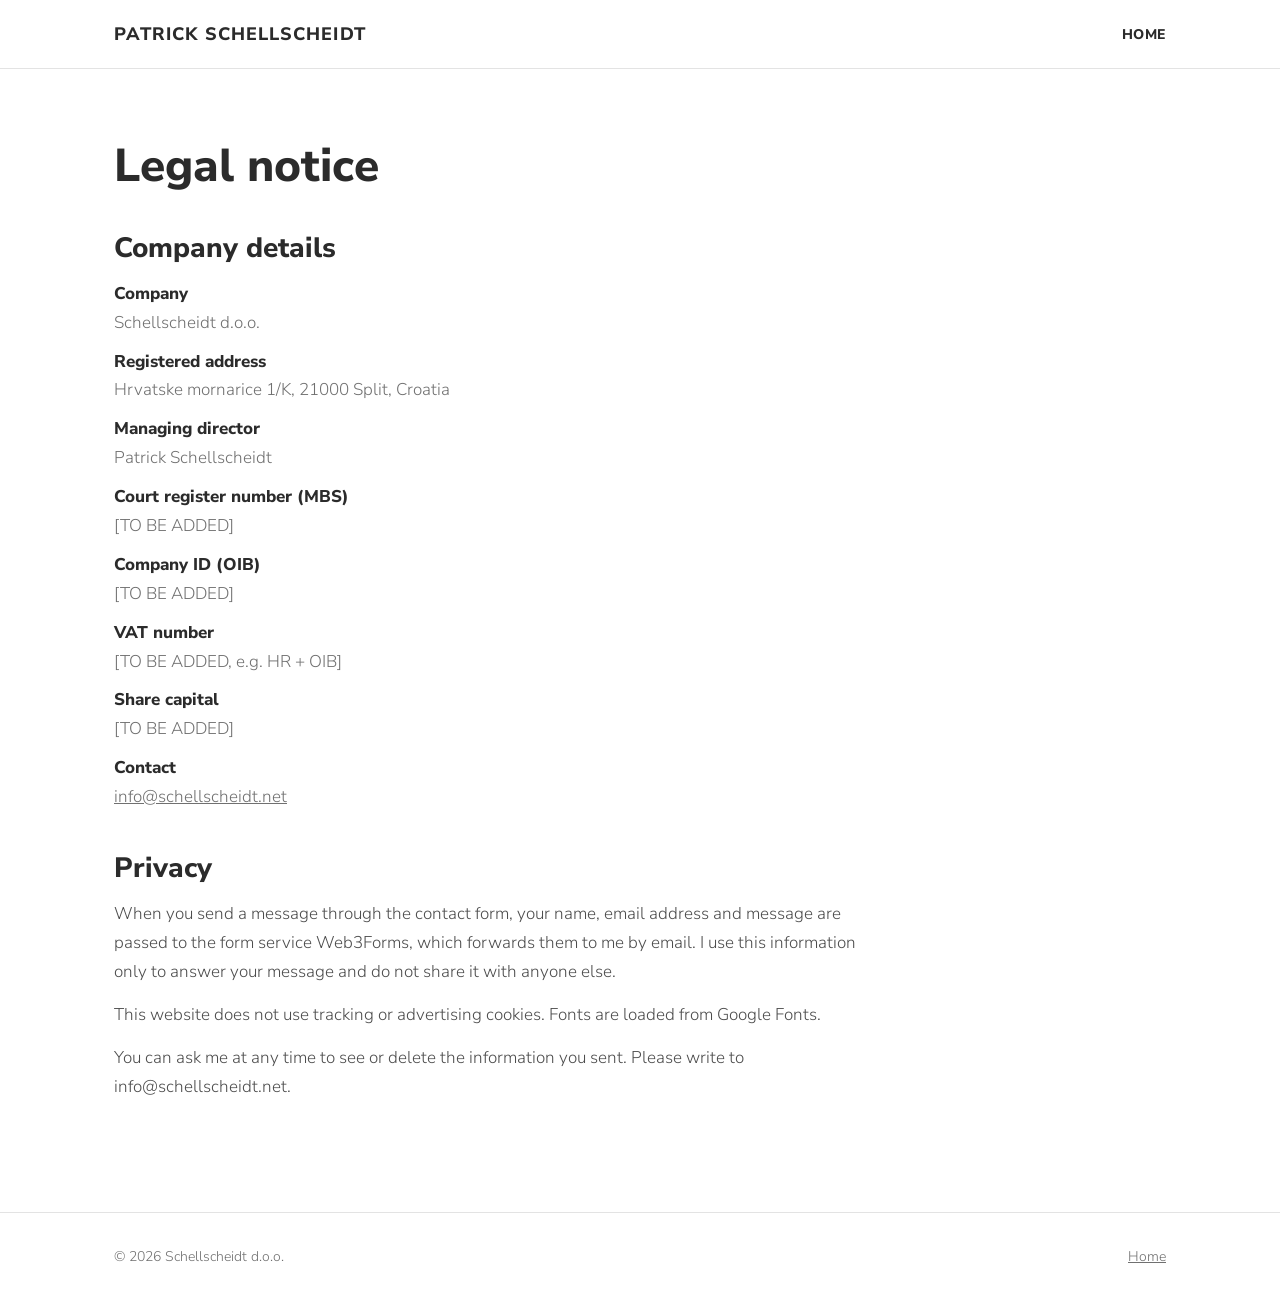
==== legal.html @ 6fd6fa2e "Import current schellscheidt.net website files Co-Authored-By: Claude Opus 5.5 <noreply@anthropic.co" ====
<!doctype html>
<html lang="en">
<head>
<meta charset="utf-8">
<meta name="viewport" content="width=device-width,initial-scale=1">
<title>Legal notice · Schellscheidt d.o.o.</title>
<meta name="robots" content="noindex">
<link href="https://fonts.googleapis.com/css2?family=Nunito+Sans:wght@300;400;800&display=swap" rel="stylesheet">
<link rel="stylesheet" href="styles.css">
</head>
<body>
<header class="top"><div class="wrap">
 <a class="brand" href="index.html">Patrick Schellscheidt</a>
 <nav><a href="index.html">Home</a></nav>
</div></header>
<div class="wrap"><div class="legal">
 <h1>Legal notice</h1>
 <h2>Company details</h2>
 <dl>
  <dt>Company</dt><dd>Schellscheidt d.o.o.</dd>
  <dt>Registered address</dt><dd>Hrvatske mornarice 1/K, 21000 Split, Croatia</dd>
  <dt>Managing director</dt><dd>Patrick Schellscheidt</dd>
  <dt>Court register number (MBS)</dt><dd>[TO BE ADDED]</dd>
  <dt>Company ID (OIB)</dt><dd>[TO BE ADDED]</dd>
  <dt>VAT number</dt><dd>[TO BE ADDED, e.g. HR + OIB]</dd>
  <dt>Share capital</dt><dd>[TO BE ADDED]</dd>
  <dt>Contact</dt><dd><a href="mailto:info@schellscheidt.net">info@schellscheidt.net</a></dd>
 </dl>
 <h2>Privacy</h2>
 <p>When you send a message through the contact form, your name, email address and message are passed to the form service Web3Forms, which forwards them to me by email. I use this information only to answer your message and do not share it with anyone else.</p>
 <p>This website does not use tracking or advertising cookies. Fonts are loaded from Google Fonts.</p>
 <p>You can ask me at any time to see or delete the information you sent. Please write to info@schellscheidt.net.</p>
</div></div>
<footer><div class="wrap"><span>© 2026 Schellscheidt d.o.o.</span><a href="index.html">Home</a></div></footer>
</body>
</html>
---- styles.css ----
/* Matches journey2change.com: Avenir Light for text, Avenir Heavy for headings, orange accent.
   Avenir itself is a paid font, so visitors without it see Nunito Sans, the closest free lookalike. */
:root{--bg:#FFFFFF;--bg-mid:#F7F7F7;--dark:#2B2B2B;--text:#4D4D4D;--muted:#707070;--accent:#EE7D04;--accent-dark:#C96800;--rule:#E3E3E3;
--sans:'Avenir Next','Avenir','Nunito Sans',Helvetica,Arial,sans-serif}
*{box-sizing:border-box;margin:0;padding:0}
html{scroll-behavior:smooth}
body{background:var(--bg);color:var(--text);font-family:var(--sans);font-weight:300;font-size:17px;line-height:1.7}
a{color:inherit}
h1,h2,h3,.brand,.lead{color:var(--dark)}
.wrap{max-width:1100px;margin:0 auto;padding:0 24px}
header.top{position:sticky;top:0;background:rgba(255,255,255,.96);backdrop-filter:blur(6px);border-bottom:1px solid var(--rule);z-index:10}
header.top .wrap{display:flex;justify-content:space-between;align-items:center;height:68px}
.brand{font-size:18px;font-weight:800;text-decoration:none;letter-spacing:.06em;text-transform:uppercase}
nav a{margin-left:32px;font-size:14px;font-weight:800;letter-spacing:.04em;text-transform:uppercase;text-decoration:none;color:var(--dark)}
nav a:hover{color:var(--accent)}
.hero{padding:88px 0;background:var(--bg-mid)}
.hero .wrap{display:grid;grid-template-columns:1.25fr 1fr;gap:64px;align-items:center}
.eyebrow{font-size:16px;font-weight:800;letter-spacing:.2em;text-transform:uppercase;color:var(--accent);margin-bottom:22px}
h1{font-weight:800;font-size:clamp(40px,5.5vw,60px);line-height:1.1;margin-bottom:28px}
.lead{font-size:clamp(20px,2.2vw,24px);font-weight:800;line-height:1.4;margin-bottom:22px}
.hero p.sub{max-width:520px}
.portrait{width:100%;aspect-ratio:4/5;object-fit:cover;object-position:center 20%;display:block}
section{padding:96px 0}
h2{font-weight:800;font-size:clamp(32px,4vw,46px);line-height:1.15;margin-bottom:16px}
.intro{color:var(--muted);max-width:620px;margin-bottom:56px}
.doors{background:var(--bg)}
.cards{display:grid;grid-template-columns:1fr 1fr;gap:32px}
.card{background:var(--bg-mid);padding:48px 44px;border-top:4px solid var(--accent);display:flex;flex-direction:column}
.card .tag{font-size:14px;font-weight:800;letter-spacing:.2em;text-transform:uppercase;color:var(--accent);margin-bottom:14px}
.card h3{font-weight:800;font-size:28px;line-height:1.25;margin-bottom:18px}
.card p{margin-bottom:16px}
.card .note{font-size:15px;color:var(--muted)}
.btn{display:inline-block;margin-top:auto;align-self:flex-start;padding:14px 30px;background:var(--accent);color:#fff;border-radius:999px;text-decoration:none;font-size:15px;font-weight:800;letter-spacing:.03em;transition:background .2s}
.btn:hover{background:var(--accent-dark)}
.about{background:var(--bg-mid)}
.about .wrap{display:grid;grid-template-columns:1fr 1.6fr;gap:64px}
.facts{list-style:none;border-top:1px solid var(--rule)}
.facts li{padding:16px 0;border-bottom:1px solid var(--rule);font-size:16px}
.facts strong{display:block;font-weight:800;font-size:13px;letter-spacing:.15em;text-transform:uppercase;color:var(--accent)}
.about p{margin-bottom:20px}
.contact{background:var(--dark);color:#fff}
.contact .wrap{display:grid;grid-template-columns:1fr 1.3fr;gap:64px}
.contact h2{color:#fff}
.contact .intro{color:#C7C7C7}
.contact a{color:var(--accent)}
form{display:grid;gap:18px}
label{font-size:13px;font-weight:800;letter-spacing:.15em;text-transform:uppercase;color:#C7C7C7;display:block;margin-bottom:6px}
input,textarea{width:100%;padding:14px 16px;background:#3a3a3a;border:1px solid #4D4D4D;border-radius:6px;color:#fff;font:inherit;font-size:17px}
input:focus,textarea:focus{outline:none;border-color:var(--accent)}
textarea{min-height:150px;resize:vertical}
form .btn{border:0;cursor:pointer;margin-top:4px}
.hp{display:none}
footer{padding:32px 0;font-size:14px;color:var(--muted);border-top:1px solid var(--rule)}
footer .wrap{display:flex;justify-content:space-between;flex-wrap:wrap;gap:12px}
footer a{color:var(--muted)}
.legal{padding:72px 0 96px;max-width:760px}
.legal h1{font-size:46px}
.legal h2{font-size:28px;margin-top:40px}
.legal p,.legal dl{margin-bottom:14px}
.legal dt{font-weight:800;color:var(--dark);margin-top:10px}
.legal dd{color:var(--muted)}
@media (max-width:860px){
 .hero{padding:48px 0}
 .hero .wrap,.cards,.about .wrap,.contact .wrap{grid-template-columns:1fr;gap:40px}
 .hero .wrap>div:last-child{order:-1;max-width:340px}
 section{padding:64px 0}
 .card{padding:36px 28px}
 .brand{font-size:15px;white-space:nowrap}
 nav a{margin-left:16px;font-size:12px}
 nav a.hide-sm{display:none}
}

/* ---- Company version (index1.html) ---- */
.offers{list-style:none;margin:4px 0 20px;border-top:1px solid var(--rule)}
.offers li{padding:12px 0;border-bottom:1px solid var(--rule);font-size:16px}
.offers strong{display:block;color:var(--dark);font-weight:800}
.card .note a{color:var(--accent)}
.logo img{height:44px;width:auto;display:block}
.glance{background:#fff;padding:36px 36px 28px;border-top:4px solid var(--accent)}
.glance .tag{font-size:14px;font-weight:800;letter-spacing:.2em;text-transform:uppercase;color:var(--accent);margin-bottom:12px}
.glance .facts li{font-size:16px}
.steps{display:grid;grid-template-columns:repeat(3,1fr);gap:32px}
.step{border-top:1px solid var(--rule);padding-top:22px}
.step .num{font-size:15px;font-weight:800;color:var(--accent);letter-spacing:.15em;margin-bottom:8px}
.step h3{font-weight:800;font-size:22px;line-height:1.3;margin-bottom:10px}
.leader .wrap{display:grid;grid-template-columns:300px 1fr;gap:56px;align-items:start}
.leader img{width:100%;aspect-ratio:4/5;object-fit:cover;object-position:center 20%;display:block}
.leader .role{font-size:14px;font-weight:800;letter-spacing:.2em;text-transform:uppercase;color:var(--accent);margin-bottom:8px}
.leader p{margin-bottom:18px}
.company-foot{display:grid;grid-template-columns:1.2fr 1fr 1fr;gap:32px;padding:56px 0 24px}
.company-foot strong{display:block;color:var(--dark);font-weight:800;margin-bottom:6px}
.company-foot p{font-size:15px;line-height:1.6}
.hero.company h1{font-size:clamp(34px,4.4vw,50px)}
@media (max-width:860px){
 .logo img{height:34px}
 .hero.company .wrap>div:last-child{order:0;max-width:none}
 .steps,.leader .wrap,.company-foot{grid-template-columns:1fr;gap:28px}
 .leader img{max-width:260px}
}
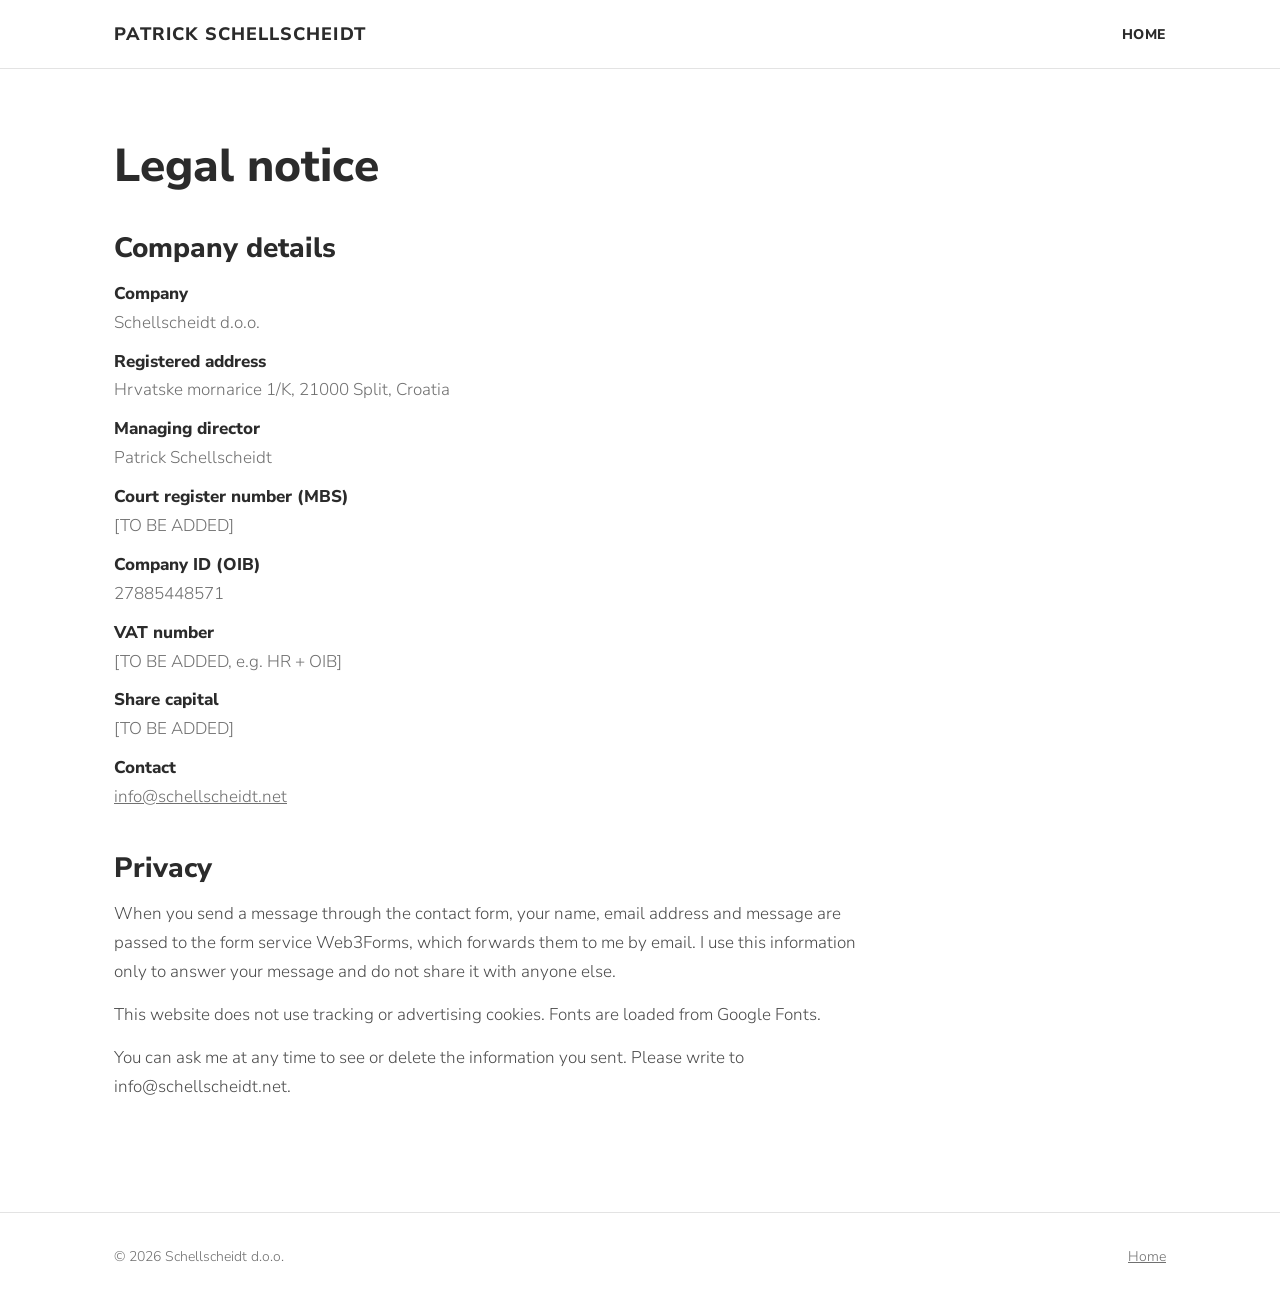
==== commit a885c53e: "Add company OIB Co-Authored-By: Claude Opus 5.5 <noreply@anthropic.com> Claude-Session: https://clau" ====
--- a/legal.html
+++ b/legal.html
@@ -21,7 +21,7 @@
   <dt>Registered address</dt><dd>Hrvatske mornarice 1/K, 21000 Split, Croatia</dd>
   <dt>Managing director</dt><dd>Patrick Schellscheidt</dd>
   <dt>Court register number (MBS)</dt><dd>[TO BE ADDED]</dd>
-  <dt>Company ID (OIB)</dt><dd>[TO BE ADDED]</dd>
+  <dt>Company ID (OIB)</dt><dd>27885448571</dd>
   <dt>VAT number</dt><dd>[TO BE ADDED, e.g. HR + OIB]</dd>
   <dt>Share capital</dt><dd>[TO BE ADDED]</dd>
   <dt>Contact</dt><dd><a href="mailto:info@schellscheidt.net">info@schellscheidt.net</a></dd>
--- a/styles.css
+++ b/styles.css
@@ -24,6 +24,7 @@
 h2{font-weight:800;font-size:clamp(32px,4vw,46px);line-height:1.15;margin-bottom:16px}
 .intro{color:var(--muted);max-width:620px;margin-bottom:56px}
 .doors{background:var(--bg)}
+.doors .intro{max-width:none}
 .cards{display:grid;grid-template-columns:1fr 1fr;gap:32px}
 .card{background:var(--bg-mid);padding:48px 44px;border-top:4px solid var(--accent);display:flex;flex-direction:column}
 .card .tag{font-size:14px;font-weight:800;letter-spacing:.2em;text-transform:uppercase;color:var(--accent);margin-bottom:14px}
@@ -83,10 +84,12 @@
 .step{border-top:1px solid var(--rule);padding-top:22px}
 .step .num{font-size:15px;font-weight:800;color:var(--accent);letter-spacing:.15em;margin-bottom:8px}
 .step h3{font-weight:800;font-size:22px;line-height:1.3;margin-bottom:10px}
-.leader .wrap{display:grid;grid-template-columns:300px 1fr;gap:56px;align-items:start}
-.leader img{width:100%;aspect-ratio:4/5;object-fit:cover;object-position:center 20%;display:block}
+.leader .wrap{display:grid;grid-template-columns:300px 1fr;gap:56px;align-items:stretch}
+.leader .wrap>div:first-child{position:relative}
+.leader img{position:absolute;inset:0;width:100%;height:100%;object-fit:cover;object-position:center 20%;display:block}
 .leader .role{font-size:14px;font-weight:800;letter-spacing:.2em;text-transform:uppercase;color:var(--accent);margin-bottom:8px}
 .leader p{margin-bottom:18px}
+.leader p:last-child{margin-bottom:0}
 .company-foot{display:grid;grid-template-columns:1.2fr 1fr 1fr;gap:32px;padding:56px 0 24px}
 .company-foot strong{display:block;color:var(--dark);font-weight:800;margin-bottom:6px}
 .company-foot p{font-size:15px;line-height:1.6}
@@ -95,5 +98,5 @@
  .logo img{height:34px}
  .hero.company .wrap>div:last-child{order:0;max-width:none}
  .steps,.leader .wrap,.company-foot{grid-template-columns:1fr;gap:28px}
- .leader img{max-width:260px}
+ .leader img{position:static;height:auto;aspect-ratio:4/5;max-width:260px}
 }
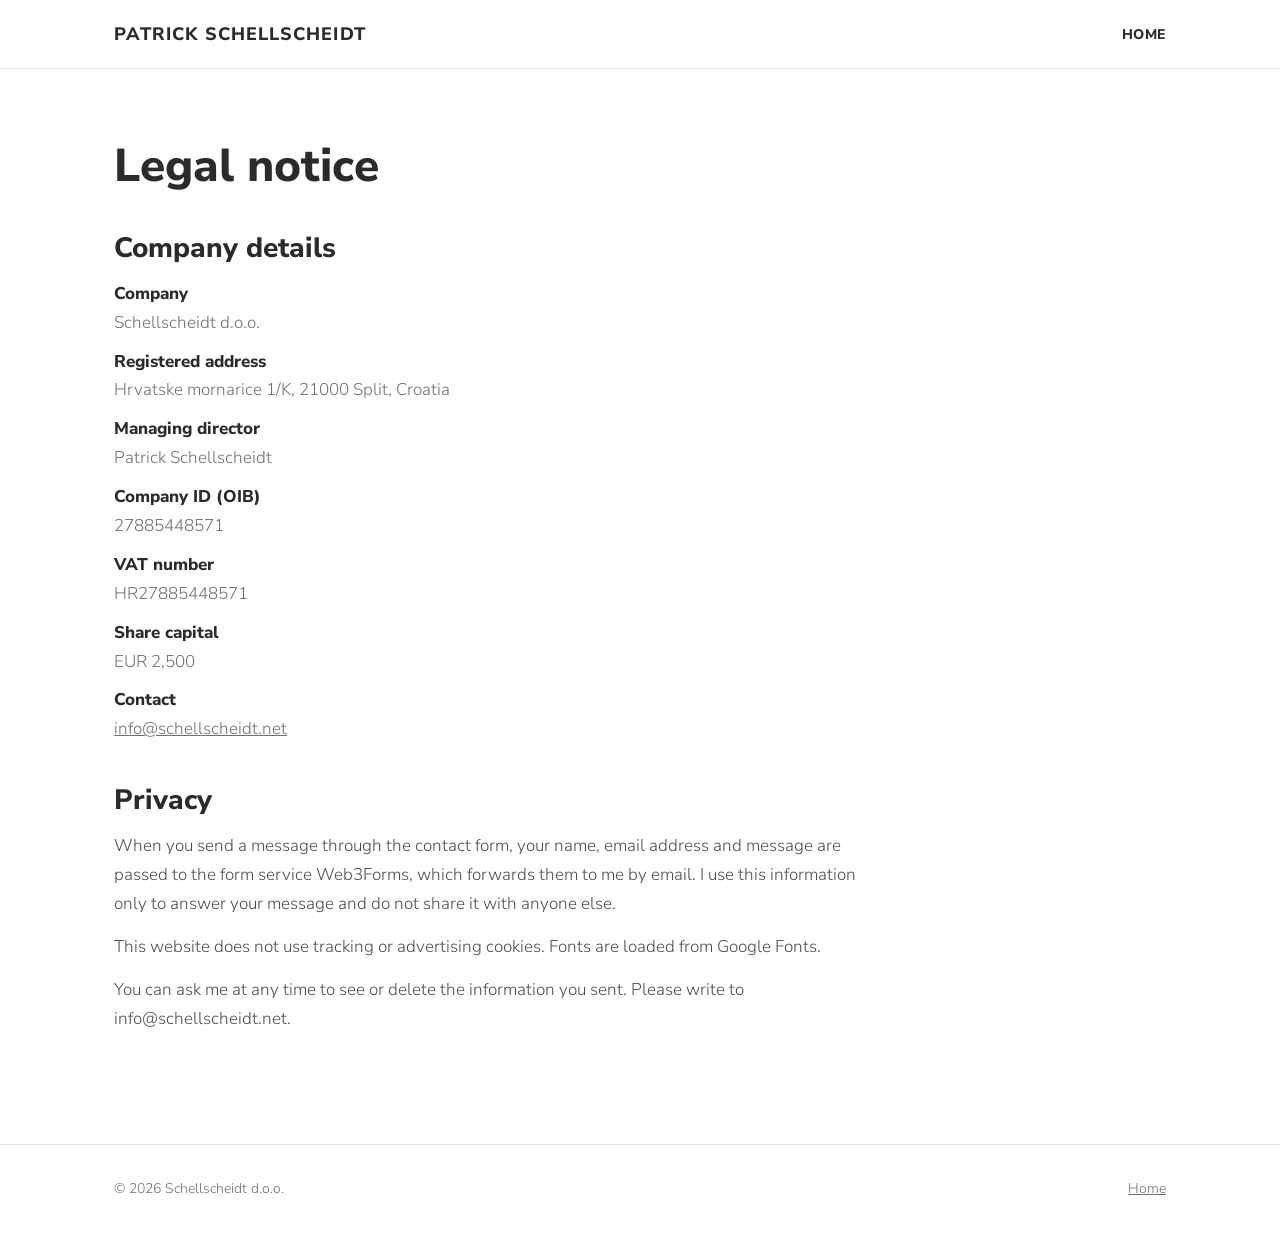
==== commit cb91c742: "Complete legal notice details Co-Authored-By: Claude Opus 5.5 <noreply@anthropic.com> Claude-Session" ====
--- a/legal.html
+++ b/legal.html
@@ -20,10 +20,9 @@
   <dt>Company</dt><dd>Schellscheidt d.o.o.</dd>
   <dt>Registered address</dt><dd>Hrvatske mornarice 1/K, 21000 Split, Croatia</dd>
   <dt>Managing director</dt><dd>Patrick Schellscheidt</dd>
-  <dt>Court register number (MBS)</dt><dd>[TO BE ADDED]</dd>
   <dt>Company ID (OIB)</dt><dd>27885448571</dd>
-  <dt>VAT number</dt><dd>[TO BE ADDED, e.g. HR + OIB]</dd>
-  <dt>Share capital</dt><dd>[TO BE ADDED]</dd>
+  <dt>VAT number</dt><dd>HR27885448571</dd>
+  <dt>Share capital</dt><dd>EUR 2,500</dd>
   <dt>Contact</dt><dd><a href="mailto:info@schellscheidt.net">info@schellscheidt.net</a></dd>
  </dl>
  <h2>Privacy</h2>
